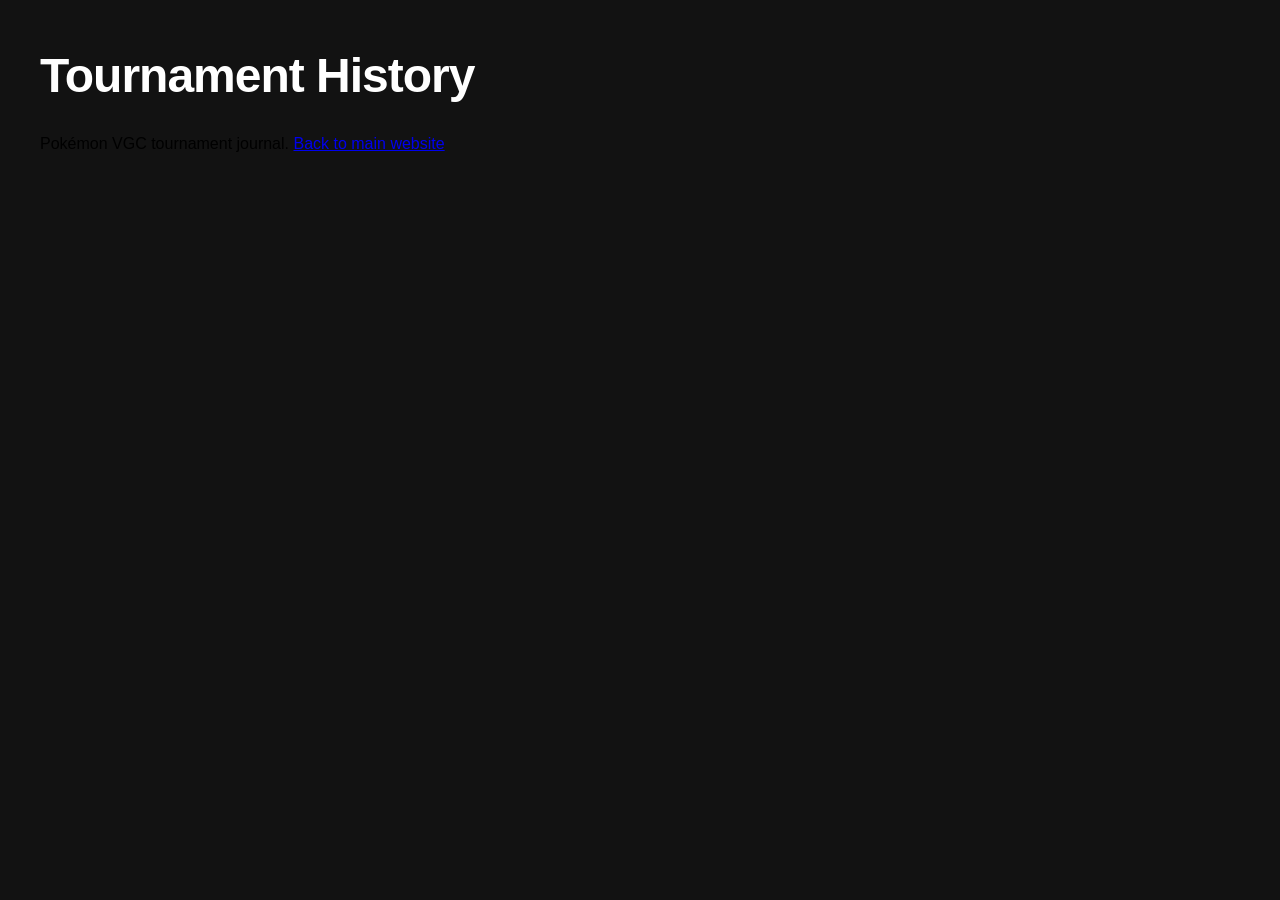
==== tournaments.html @ 2c74b977 "Add Pokémon VGC tournament history dashboard" ====
<!doctype html>
<html lang="en"><head><meta charset="utf-8"><meta name="viewport" content="width=device-width,initial-scale=1"><title>VGC Tournament Journal | Evan Waite</title><link rel="stylesheet" href="styles.css"></head><body><main class="main-content"><div class="page-content"><h1 class="page-title">Tournament History</h1><p>Pokémon VGC tournament journal. <a href="index.html">Back to main website</a></p><div id="tournament-app"></div></div></main><script src="tournaments.js"></script></body></html>
---- styles.css ----
* {
    margin: 0;
    padding: 0;
    box-sizing: border-box;
}

body {
    font-family: -apple-system, BlinkMacSystemFont, 'Segoe UI', 'Roboto', 'Oxygen',
        'Ubuntu', 'Cantarell', 'Fira Sans', 'Droid Sans', 'Helvetica Neue',
        sans-serif;
    -webkit-font-smoothing: antialiased;
    -moz-osx-font-smoothing: grayscale;
    background: #121212;
    min-height: 100vh;
}

.app {
    min-height: 100vh;
    display: flex;
    flex-direction: column;
}

/* Navigation Bar */
.navbar {
    background: #000000;
    backdrop-filter: blur(10px);
    box-shadow: 0 2px 10px rgba(0, 0, 0, 0.5);
    position: sticky;
    top: 0;
    z-index: 100;
    border-bottom: 1px solid #282828;
}

.nav-container {
    max-width: 1200px;
    margin: 0 auto;
    padding: 1rem 2rem;
    display: flex;
    justify-content: space-between;
    align-items: center;
}

.logo {
    font-size: 1.5rem;
    font-weight: 700;
    color: #1DB954;
    letter-spacing: -0.5px;
}

.nav-tabs {
    display: flex;
    gap: 0.5rem;
}

.nav-tab {
    padding: 0.75rem 1.5rem;
    border: none;
    background: transparent;
    color: #b3b3b3;
    font-size: 1rem;
    font-weight: 600;
    cursor: pointer;
    border-radius: 8px;
    transition: all 0.3s ease;
    position: relative;
}

.nav-tab:hover {
    background: #1a1a1a;
    color: #ffffff;
}

.nav-tab.active {
    background: #1DB954;
    color: #000000;
    box-shadow: 0 4px 15px rgba(29, 185, 84, 0.3);
}

/* Main Content */
.main-content {
    flex: 1;
    padding: 3rem 2rem;
}

.page-content {
    max-width: 1200px;
    margin: 0 auto;
}

.content-wrapper {
    animation: fadeIn 0.5s ease;
}

@keyframes fadeIn {
    from {
        opacity: 0;
        transform: translateY(20px);
    }

    to {
        opacity: 1;
        transform: translateY(0);
    }
}

.page-title {
    font-size: 3rem;
    font-weight: 700;
    color: #ffffff;
    margin-bottom: 2rem;
    letter-spacing: -1px;
}

.card {
    background: #181818;
    border-radius: 12px;
    padding: 3rem;
    box-shadow: 0 8px 24px rgba(0, 0, 0, 0.5);
    transition: transform 0.3s ease, box-shadow 0.3s ease;
    border: 1px solid #282828;
}

.card:hover {
    transform: translateY(-5px);
    box-shadow: 0 12px 32px rgba(0, 0, 0, 0.7);
    border-color: #1DB954;
}

.intro-text {
    font-size: 1.25rem;
    color: #1DB954;
    font-weight: 500;
    margin-bottom: 2rem;
    line-height: 1.6;
}

.info-section {
    margin-bottom: 2rem;
}

.info-section:last-child {
    margin-bottom: 0;
}

.info-section h2 {
    font-size: 1.75rem;
    color: #ffffff;
    margin-bottom: 1rem;
    font-weight: 600;
}

.info-section h3 {
    font-size: 1.5rem;
    color: #ffffff;
    margin-bottom: 0.75rem;
    font-weight: 600;
}

.info-section p {
    color: #b3b3b3;
    line-height: 1.8;
    font-size: 1.1rem;
}

.skills-list,
.features-list {
    list-style: none;
    display: grid;
    grid-template-columns: repeat(auto-fit, minmax(200px, 1fr));
    gap: 1rem;
    margin-top: 1rem;
}

.skills-list li,
.features-list li {
    background: #282828;
    color: #ffffff;
    padding: 1rem 1.5rem;
    border-radius: 8px;
    font-weight: 500;
    box-shadow: 0 4px 12px rgba(0, 0, 0, 0.4);
    transition: all 0.3s ease;
    border: 1px solid #282828;
}

.skills-list li:hover,
.features-list li:hover {
    transform: translateX(5px);
    background: #1DB954;
    color: #000000;
    border-color: #1DB954;
}

.project-header {
    display: flex;
    justify-content: space-between;
    align-items: center;
    margin-bottom: 2rem;
    flex-wrap: wrap;
    gap: 1rem;
}

.project-header h2 {
    font-size: 2rem;
    color: #ffffff;
    font-weight: 700;
}

.status-badge {
    background: #1DB954;
    color: #000000;
    padding: 0.5rem 1.25rem;
    border-radius: 20px;
    font-size: 0.9rem;
    font-weight: 700;
    box-shadow: 0 4px 15px rgba(29, 185, 84, 0.3);
}

/* Responsive Design */
@media (max-width: 768px) {
    .nav-container {
        flex-direction: column;
        gap: 1rem;
        padding: 1rem;
    }

    .nav-tabs {
        width: 100%;
        justify-content: center;
    }

    .nav-tab {
        padding: 0.75rem 1rem;
        font-size: 0.9rem;
    }

    .page-title {
        font-size: 2rem;
    }

    .card {
        padding: 2rem;
    }

    .skills-list,
    .features-list {
        grid-template-columns: 1fr;
    }

    .main-content {
        padding: 2rem 1rem;
    }
}

@media (max-width: 480px) {
    .logo {
        font-size: 1.25rem;
    }

    .page-title {
        font-size: 1.75rem;
    }

    .card {
        padding: 1.5rem;
    }

    .intro-text {
        font-size: 1.1rem;
    }

    .info-section h2 {
        font-size: 1.5rem;
    }

    .info-section h3 {
        font-size: 1.25rem;
    }
}

/* Card styling */
.resume-card {
    background-color: #1e1e1e;
    /* Dark card background */
    color: #ffffff;
    /* White text */
    padding: 20px;
    border-radius: 8px;
    margin-top: 10px;
}

/* Header styling */
.resume-title {
    color: #ffffff;
    /* White header */
    margin-bottom: 10px;
}

/* Paragraph text inside card */
.resume-text {
    color: #ffffff;
    /* White text */
    font-size: 16px;
    margin-bottom: 15px;
}

/* Download button */
.download-button {
    display: inline-block;
    padding: 10px 20px;
    background-color: #1db954;
    /* Spotify green or your brand color */
    color: white;
    text-decoration: none;
    border-radius: 6px;
    font-weight: bold;
    transition: background 0.2s;
}

.download-button:hover {
    background-color: #17a44c;
}

.dish-images {
    display: flex;
    flex-wrap: wrap;
    gap: 15px;
    margin-top: 10px;
}

img.img-dish {
    width: 150px;
    height: 150px;
    border-radius: 8px;
    object-fit: cover;
}

.random-cell {
    background-color: #1e1e1e;
    color: #ffffff;
    padding: 20px;
    margin: 15px 0;
    border-radius: 8px;
}

.book-list {
    list-style-type: disc;
    padding-left: 20px;
}

.pokemon-images {
    display: flex;
    flex-wrap: wrap;
    gap: 15px;
}

.img-pokemon {
    width: 150px;
    height: 150px;
    object-fit: contain;
    /* ensures the image fits nicely */
    border-radius: 12px;
    /* optional: rounded corners */
    transition: transform 0.2s ease;
}

.img-pokemon:hover {
    transform: scale(1.05);
    /* subtle hover effect */
}

.img-item {
    position: absolute;
    right: 0;
    bottom: 0;
    width: 40px;
    height: 40px;
}

/* Tournament list styles */
.tournament-list {
    display: grid;
    gap: 1rem;
    margin-top: 1rem;
}

.tournament-item {
    background: #262626;
    border: 1px solid #333333;
    padding: 1rem;
    border-radius: 8px;
}

.tournament-header {
    display: flex;
    justify-content: space-between;
    align-items: center;
    margin-bottom: 0.5rem;
}

.tournament-title {
    font-weight: 700;
    color: #ffffff;
}

.tournament-date {
    color: #b3b3b3;
    font-weight: 600;
    margin-left: 0.4rem;
}

.tournament-forms {
    display: grid;
    gap: 0.5rem;
}

.tournament-label {
    display: block;
    color: #d1d1d1;
    font-size: 0.95rem;
}

.tournament-input {
    width: 100%;
    padding: 0.5rem 0.6rem;
    margin-top: 0.35rem;
    border-radius: 6px;
    border: 1px solid #3a3a3a;
    background: #1a1a1a;
    color: #ffffff;
}

.tournament-textarea {
    width: 100%;
    min-height: 60px;
    padding: 0.5rem 0.6rem;
    margin-top: 0.35rem;
    border-radius: 6px;
    border: 1px solid #3a3a3a;
    background: #1a1a1a;
    color: #ffffff;
    resize: vertical;
}

/* Placeholder (non-editable) styling for placement/notes */
.tournament-placeholder {
    width: 100%;
    min-height: 34px;
    margin-top: 0.35rem;
    border-radius: 6px;
    border: 1px dashed #3a3a3a;
    background: #151515;
}

.tournament-placement {
    max-width: 220px;
    height: 36px;
}

.tournament-notes {
    min-height: 56px;
}
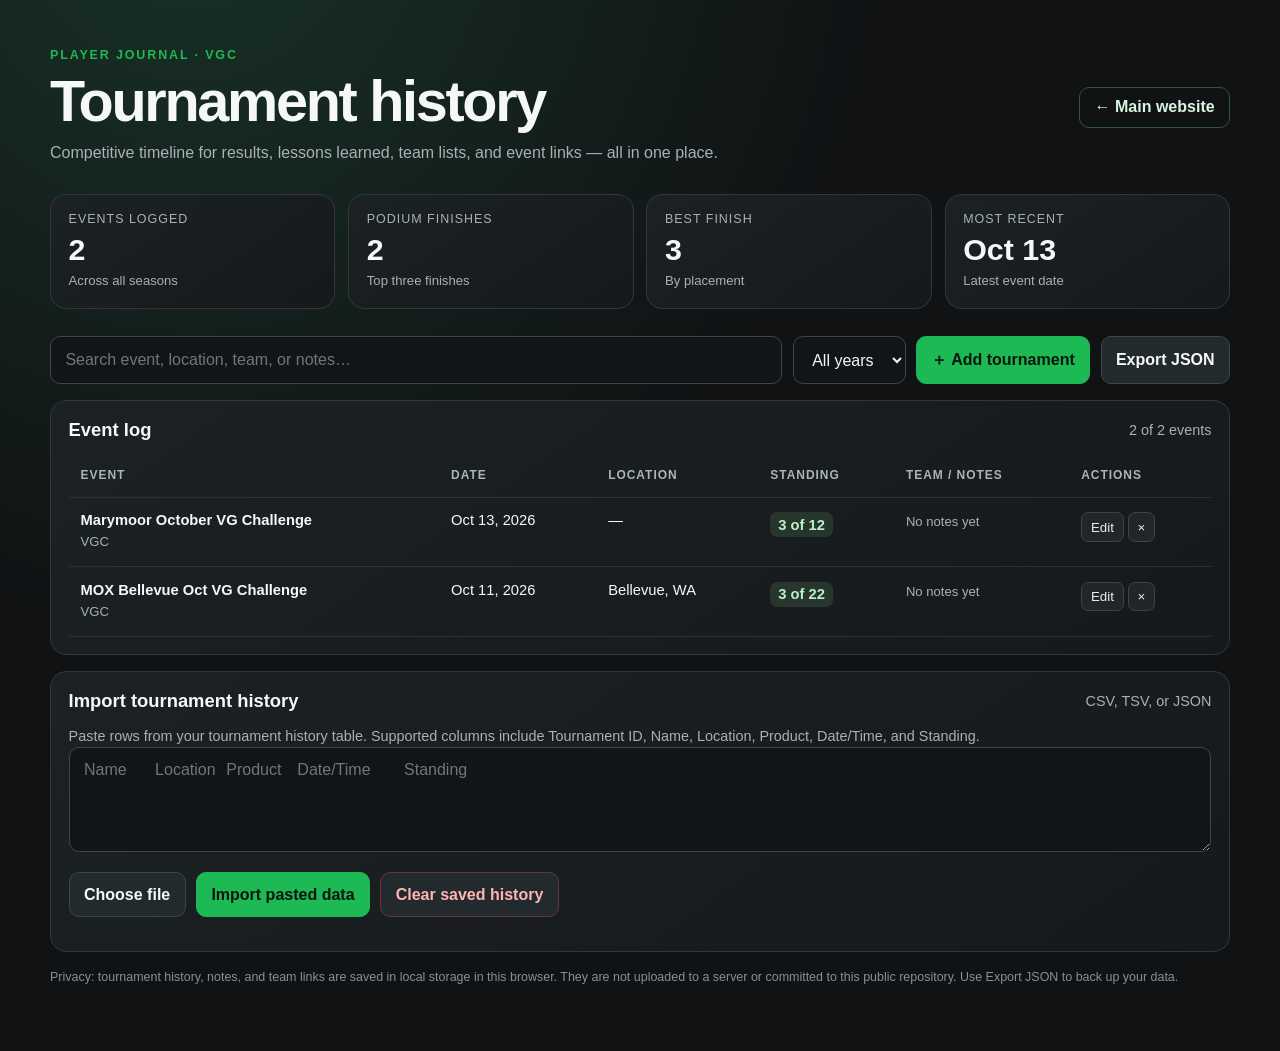
==== commit 2853546e: "Complete tournament dashboard layout and styling" ====
--- a/tournaments.html
+++ b/tournaments.html
@@ -1,2 +1,36 @@
 <!doctype html>
-<html lang="en"><head><meta charset="utf-8"><meta name="viewport" content="width=device-width,initial-scale=1"><title>VGC Tournament Journal | Evan Waite</title><link rel="stylesheet" href="styles.css"></head><body><main class="main-content"><div class="page-content"><h1 class="page-title">Tournament History</h1><p>Pokémon VGC tournament journal. <a href="index.html">Back to main website</a></p><div id="tournament-app"></div></div></main><script src="tournaments.js"></script></body></html>+<html lang="en">
+<head>
+<meta charset="utf-8"><meta name="viewport" content="width=device-width,initial-scale=1"><meta name="theme-color" content="#101214">
+<title>VGC Tournament Journal | Evan Waite</title><link rel="stylesheet" href="styles.css">
+<style>
+:root{--bg:#101214;--panel:#191d20;--line:#30383d;--muted:#a8b1b7;--green:#1db954}
+body{background:radial-gradient(ellipse at 15% -10%,#183227 0,transparent 45%),var(--bg);color:#f5f7f8}
+.dashboard{max-width:1180px;margin:0 auto}.topline{display:flex;gap:1rem;align-items:center;justify-content:space-between;flex-wrap:wrap;margin-bottom:1rem}.eyebrow{color:var(--green);text-transform:uppercase;letter-spacing:.15em;font-size:.78rem;font-weight:800}.hero h1{font-size:clamp(2rem,5vw,3.6rem);line-height:1.05;letter-spacing:-.04em;margin:.55rem 0}.hero p{color:var(--muted);max-width:700px;line-height:1.65}.back{color:#d8f7e2;text-decoration:none;border:1px solid #315642;padding:.65rem .9rem;border-radius:10px;font-weight:700}
+.stats{display:grid;grid-template-columns:repeat(4,minmax(0,1fr));gap:.8rem;margin:1.7rem 0}.stat,.panel{background:linear-gradient(145deg,#1c2124,#15191b);border:1px solid var(--line);border-radius:16px}.stat{padding:1.1rem}.label{color:var(--muted);font-size:.78rem;text-transform:uppercase;letter-spacing:.08em}.value{font-size:1.9rem;font-weight:850;margin-top:.35rem}.sub{font-size:.82rem;color:var(--muted);margin-top:.25rem;line-height:1.5}
+.toolbar{display:flex;gap:.65rem;flex-wrap:wrap;margin:1rem 0}.field,.btn{font:inherit;border-radius:10px;border:1px solid #3b454b;padding:.78rem .9rem;background:#111517;color:#f5f7f8}.field{min-width:0}.search{flex:1;min-width:210px}.btn{cursor:pointer;font-weight:750;background:#232a2e}.btn.primary{background:var(--green);border-color:var(--green);color:#07160c}.btn.danger{border-color:#6c3535;color:#ffb4b4}.panel{padding:1.1rem;margin:1rem 0}.section-head{display:flex;align-items:center;justify-content:space-between;gap:1rem;flex-wrap:wrap;margin-bottom:.8rem}.section-head h2{font-size:1.15rem}.muted{color:var(--muted);font-size:.9rem;line-height:1.55}
+.table-wrap{overflow:auto}table{border-collapse:collapse;width:100%;min-width:760px}th,td{text-align:left;padding:.9rem .75rem;border-bottom:1px solid #2b3338;vertical-align:top}th{font-size:.75rem;text-transform:uppercase;letter-spacing:.08em;color:#aab4ba;font-weight:800}td{font-size:.92rem}tbody tr:hover{background:#ffffff06}.rank{display:inline-block;padding:.28rem .5rem;border-radius:7px;background:#27352c;color:#b7f4ca;font-weight:800;white-space:nowrap}a{color:#91e9ac}.mini{background:#202629;color:#e8edef;border:1px solid #3a444a;border-radius:7px;padding:.4rem .55rem;cursor:pointer}.empty{padding:2rem;text-align:center;color:var(--muted)}.form-grid{display:grid;grid-template-columns:repeat(2,minmax(0,1fr));gap:.8rem}.form-grid label{display:grid;gap:.4rem;color:#cbd2d6;font-size:.82rem;font-weight:700}.form-grid .wide{grid-column:1/-1}.form-grid textarea{min-height:85px;resize:vertical}.form-actions{display:flex;gap:.6rem;flex-wrap:wrap;margin-top:1rem}.import-area{width:100%;min-height:105px;resize:vertical}.footnote{color:#879197;font-size:.78rem;line-height:1.5;margin:1rem 0}
+@media(max-width:700px){.stats{grid-template-columns:repeat(2,minmax(0,1fr))}.value{font-size:1.55rem}.panel{padding:.85rem}.form-grid{grid-template-columns:1fr}.form-grid .wide{grid-column:auto}.hero h1{font-size:2.3rem}}
+</style></head>
+<body><main class="main-content"><div class="dashboard">
+<div class="topline"><div class="hero"><div class="eyebrow">Player journal · VGC</div><h1>Tournament history</h1><p>Competitive timeline for results, lessons learned, team lists, and event links — all in one place.</p></div><a class="back" href="index.html">← Main website</a></div>
+<div class="stats">
+<div class="stat"><div class="label">Events logged</div><div id="count" class="value">—</div><div class="sub">Across all seasons</div></div>
+<div class="stat"><div class="label">Podium finishes</div><div id="podium" class="value">—</div><div class="sub">Top three finishes</div></div>
+<div class="stat"><div class="label">Best finish</div><div id="best" class="value">—</div><div class="sub">By placement</div></div>
+<div class="stat"><div class="label">Most recent</div><div id="recent" class="value">—</div><div class="sub">Latest event date</div></div>
+</div>
+<div class="toolbar"><input id="search" class="field search" placeholder="Search event, location, team, or notes…" aria-label="Search tournaments"><select id="year" class="field" aria-label="Filter by year"><option value="all">All years</option></select><button id="add" class="btn primary">＋ Add tournament</button><button id="export" class="btn">Export JSON</button></div>
+<section class="panel"><div class="section-head"><h2>Event log</h2><span id="shown" class="muted"></span></div><div class="table-wrap"><table><thead><tr><th>Event</th><th>Date</th><th>Location</th><th>Standing</th><th>Team / notes</th><th>Actions</th></tr></thead><tbody id="rows"></tbody></table></div><div id="empty" class="empty" hidden>No tournaments match this filter. Add an event or change your search.</div></section>
+<section class="panel" id="editor" hidden><div class="section-head"><h2 id="form-title">Add tournament</h2><span class="muted">Edit results, team links, and lessons learned.</span></div><form id="event-form"><input id="id" type="hidden"><div class="form-grid">
+<label>Event name *<input class="field" id="name" required maxlength="160" placeholder="Local VGC League Challenge"></label>
+<label>Date *<input class="field" id="date" type="date" required></label>
+<label>Location<input class="field" id="location" maxlength="120" placeholder="City, state"></label>
+<label>Standing<input class="field" id="standing" maxlength="40" placeholder="3 of 22"></label>
+<label>Format / product<input class="field" id="product" maxlength="80" placeholder="VGC / regulation"></label>
+<label>Team paste or report URL<input class="field" id="teamUrl" type="url" placeholder="https://pokepast.es/…"></label>
+<label class="wide">Notes / lessons learned<textarea class="field" id="notes" maxlength="2500" placeholder="What worked? What would you change next time?"></textarea></label>
+</div><div class="form-actions"><button class="btn primary" type="submit">Save event</button><button class="btn" id="cancel" type="button">Cancel</button></div></form></section>
+<section class="panel"><div class="section-head"><h2>Import tournament history</h2><span class="muted">CSV, TSV, or JSON</span></div><p class="muted">Paste rows from your tournament history table. Supported columns include Tournament ID, Name, Location, Product, Date/Time, and Standing.</p><textarea id="paste" class="field import-area" placeholder="Name&#9;Location&#9;Product&#9;Date/Time&#9;Standing"></textarea><div class="toolbar"><label class="btn" for="file">Choose file</label><input id="file" type="file" accept=".csv,.tsv,.txt,.json,application/json,text/csv,text/tab-separated-values" hidden><button id="import" class="btn primary">Import pasted data</button><button id="clear" class="btn danger">Clear saved history</button></div><p id="status" class="muted" role="status"></p></section>
+<p class="footnote">Privacy: tournament history, notes, and team links are saved in local storage in this browser. They are not uploaded to a server or committed to this public repository. Use Export JSON to back up your data.</p>
+</div></main><script src="tournaments.js"></script></body></html>
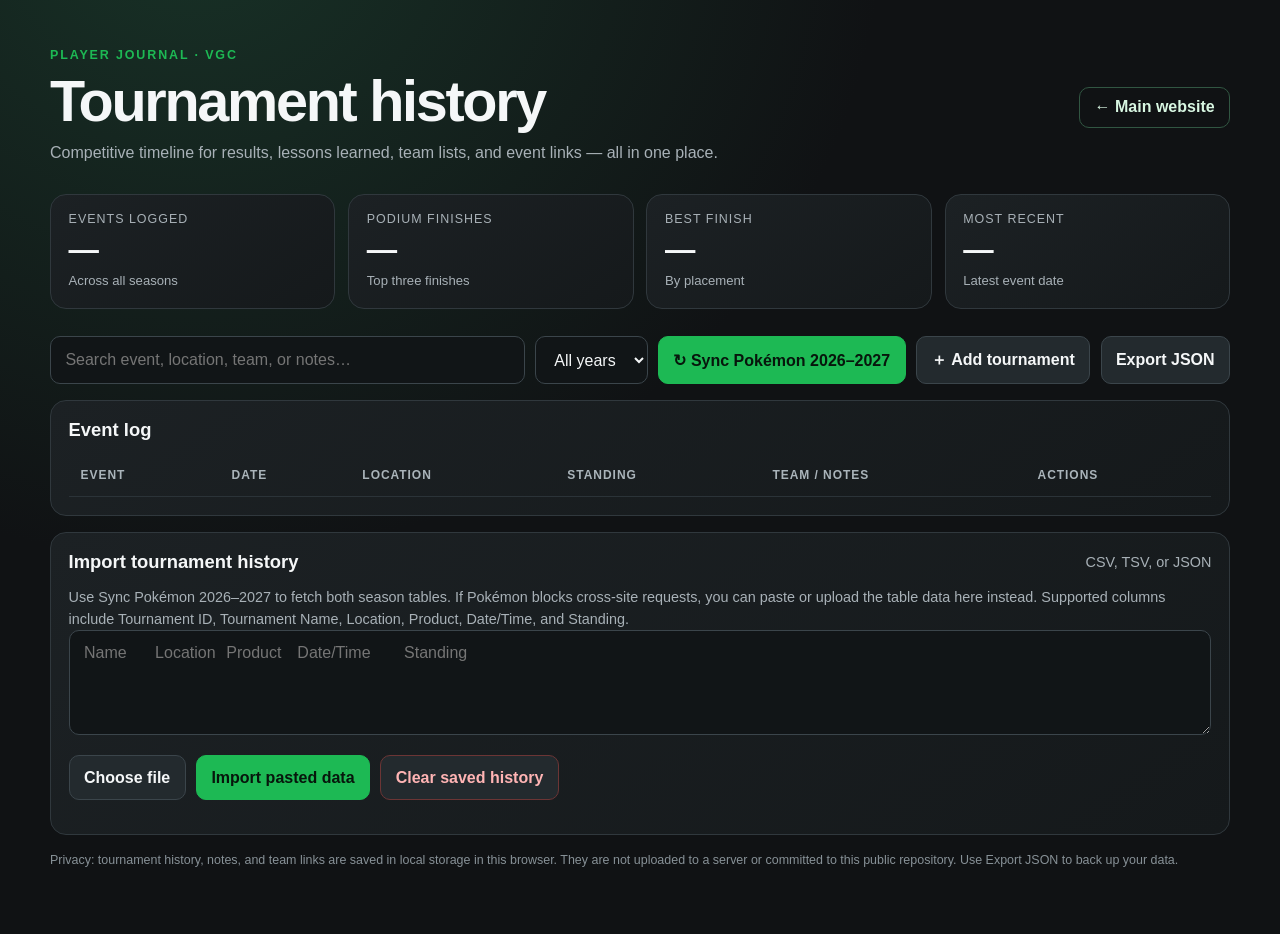
==== commit ed3d702f: "Add 2026–2027 sync control" ====
--- a/tournaments.html
+++ b/tournaments.html
@@ -20,7 +20,7 @@
 <div class="stat"><div class="label">Best finish</div><div id="best" class="value">—</div><div class="sub">By placement</div></div>
 <div class="stat"><div class="label">Most recent</div><div id="recent" class="value">—</div><div class="sub">Latest event date</div></div>
 </div>
-<div class="toolbar"><input id="search" class="field search" placeholder="Search event, location, team, or notes…" aria-label="Search tournaments"><select id="year" class="field" aria-label="Filter by year"><option value="all">All years</option></select><button id="add" class="btn primary">＋ Add tournament</button><button id="export" class="btn">Export JSON</button></div>
+<div class="toolbar"><input id="search" class="field search" placeholder="Search event, location, team, or notes…" aria-label="Search tournaments"><select id="year" class="field" aria-label="Filter by year"><option value="all">All years</option></select><button id="sync" class="btn primary">↻ Sync Pokémon 2026–2027</button><button id="add" class="btn">＋ Add tournament</button><button id="export" class="btn">Export JSON</button></div>
 <section class="panel"><div class="section-head"><h2>Event log</h2><span id="shown" class="muted"></span></div><div class="table-wrap"><table><thead><tr><th>Event</th><th>Date</th><th>Location</th><th>Standing</th><th>Team / notes</th><th>Actions</th></tr></thead><tbody id="rows"></tbody></table></div><div id="empty" class="empty" hidden>No tournaments match this filter. Add an event or change your search.</div></section>
 <section class="panel" id="editor" hidden><div class="section-head"><h2 id="form-title">Add tournament</h2><span class="muted">Edit results, team links, and lessons learned.</span></div><form id="event-form"><input id="id" type="hidden"><div class="form-grid">
 <label>Event name *<input class="field" id="name" required maxlength="160" placeholder="Local VGC League Challenge"></label>
@@ -31,6 +31,6 @@
 <label>Team paste or report URL<input class="field" id="teamUrl" type="url" placeholder="https://pokepast.es/…"></label>
 <label class="wide">Notes / lessons learned<textarea class="field" id="notes" maxlength="2500" placeholder="What worked? What would you change next time?"></textarea></label>
 </div><div class="form-actions"><button class="btn primary" type="submit">Save event</button><button class="btn" id="cancel" type="button">Cancel</button></div></form></section>
-<section class="panel"><div class="section-head"><h2>Import tournament history</h2><span class="muted">CSV, TSV, or JSON</span></div><p class="muted">Paste rows from your tournament history table. Supported columns include Tournament ID, Name, Location, Product, Date/Time, and Standing.</p><textarea id="paste" class="field import-area" placeholder="Name&#9;Location&#9;Product&#9;Date/Time&#9;Standing"></textarea><div class="toolbar"><label class="btn" for="file">Choose file</label><input id="file" type="file" accept=".csv,.tsv,.txt,.json,application/json,text/csv,text/tab-separated-values" hidden><button id="import" class="btn primary">Import pasted data</button><button id="clear" class="btn danger">Clear saved history</button></div><p id="status" class="muted" role="status"></p></section>
+<section class="panel"><div class="section-head"><h2>Import tournament history</h2><span class="muted">CSV, TSV, or JSON</span></div><p class="muted">Use Sync Pokémon 2026–2027 to fetch both season tables. If Pokémon blocks cross-site requests, you can paste or upload the table data here instead. Supported columns include Tournament ID, Tournament Name, Location, Product, Date/Time, and Standing.</p><textarea id="paste" class="field import-area" placeholder="Name&#9;Location&#9;Product&#9;Date/Time&#9;Standing"></textarea><div class="toolbar"><label class="btn" for="file">Choose file</label><input id="file" type="file" accept=".csv,.tsv,.txt,.json,application/json,text/csv,text/tab-separated-values" hidden><button id="import" class="btn primary">Import pasted data</button><button id="clear" class="btn danger">Clear saved history</button></div><p id="status" class="muted" role="status"></p></section>
 <p class="footnote">Privacy: tournament history, notes, and team links are saved in local storage in this browser. They are not uploaded to a server or committed to this public repository. Use Export JSON to back up your data.</p>
 </div></main><script src="tournaments.js"></script></body></html>
